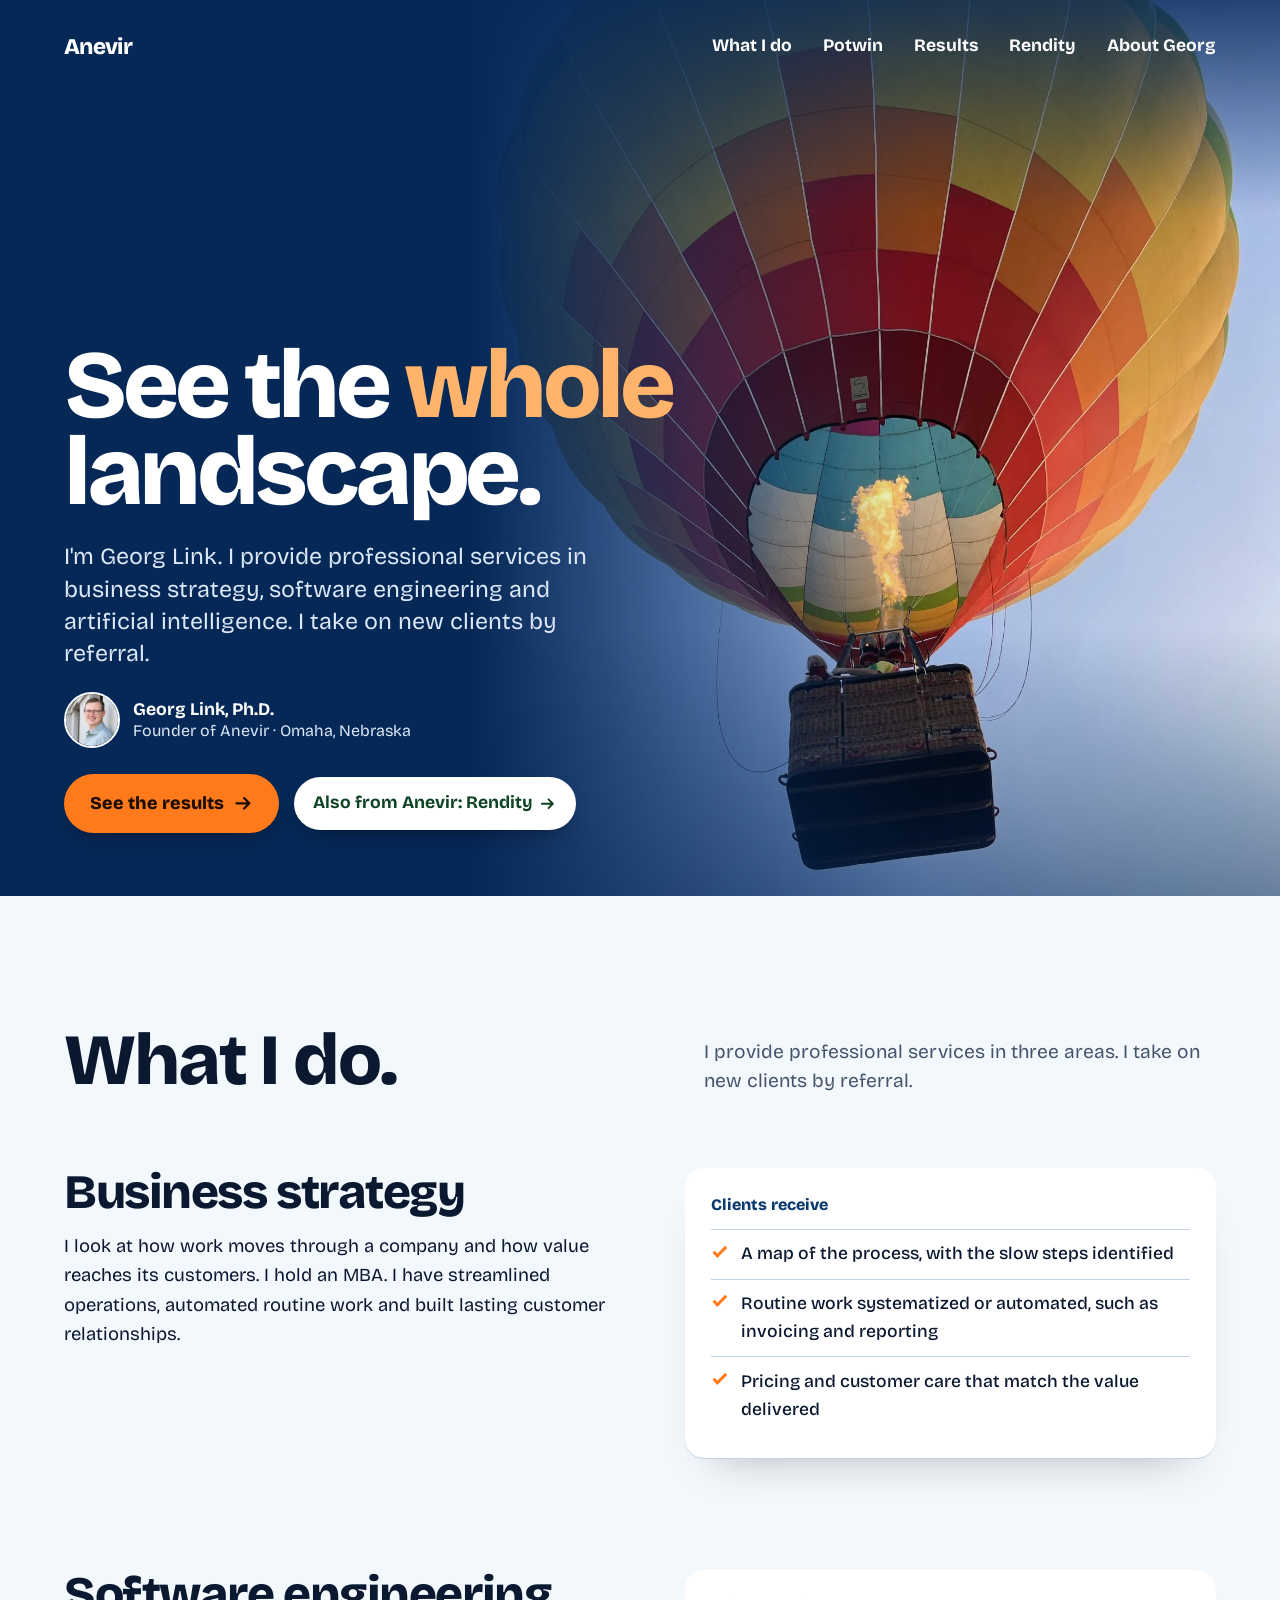
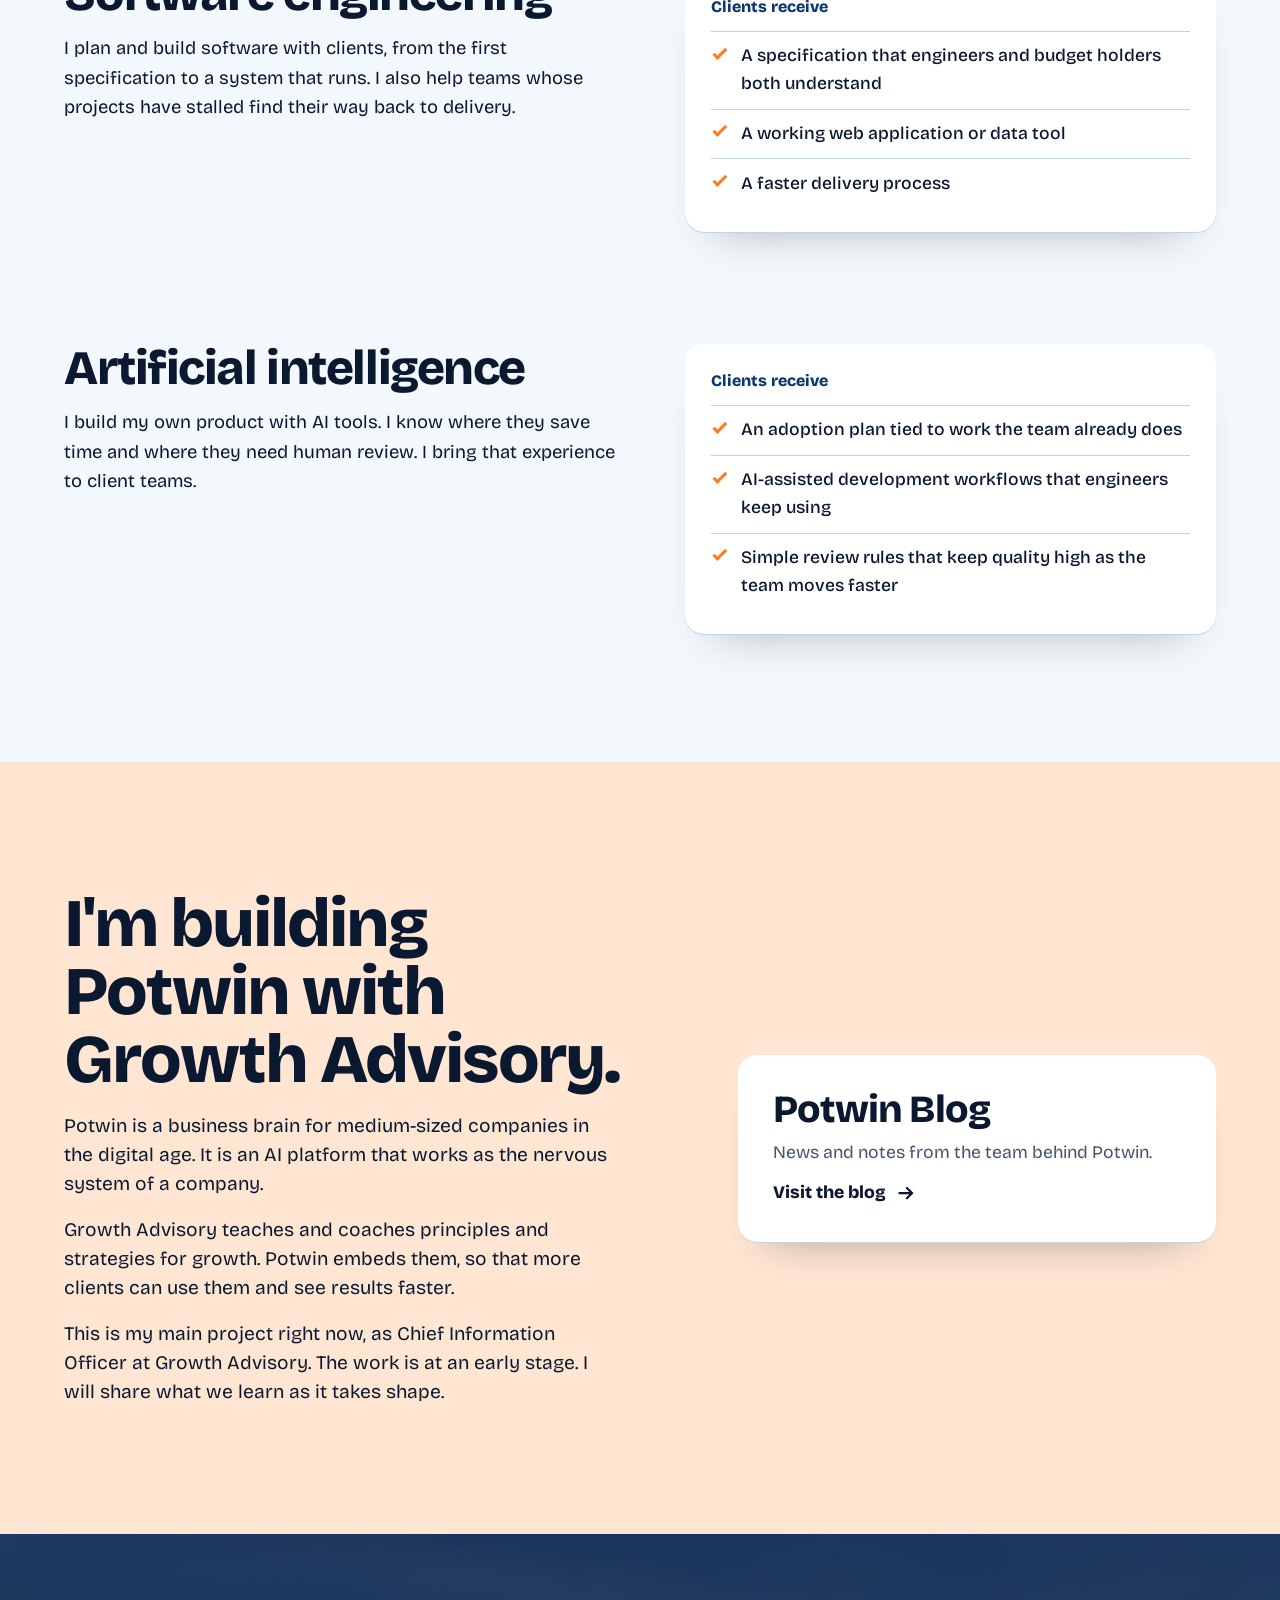
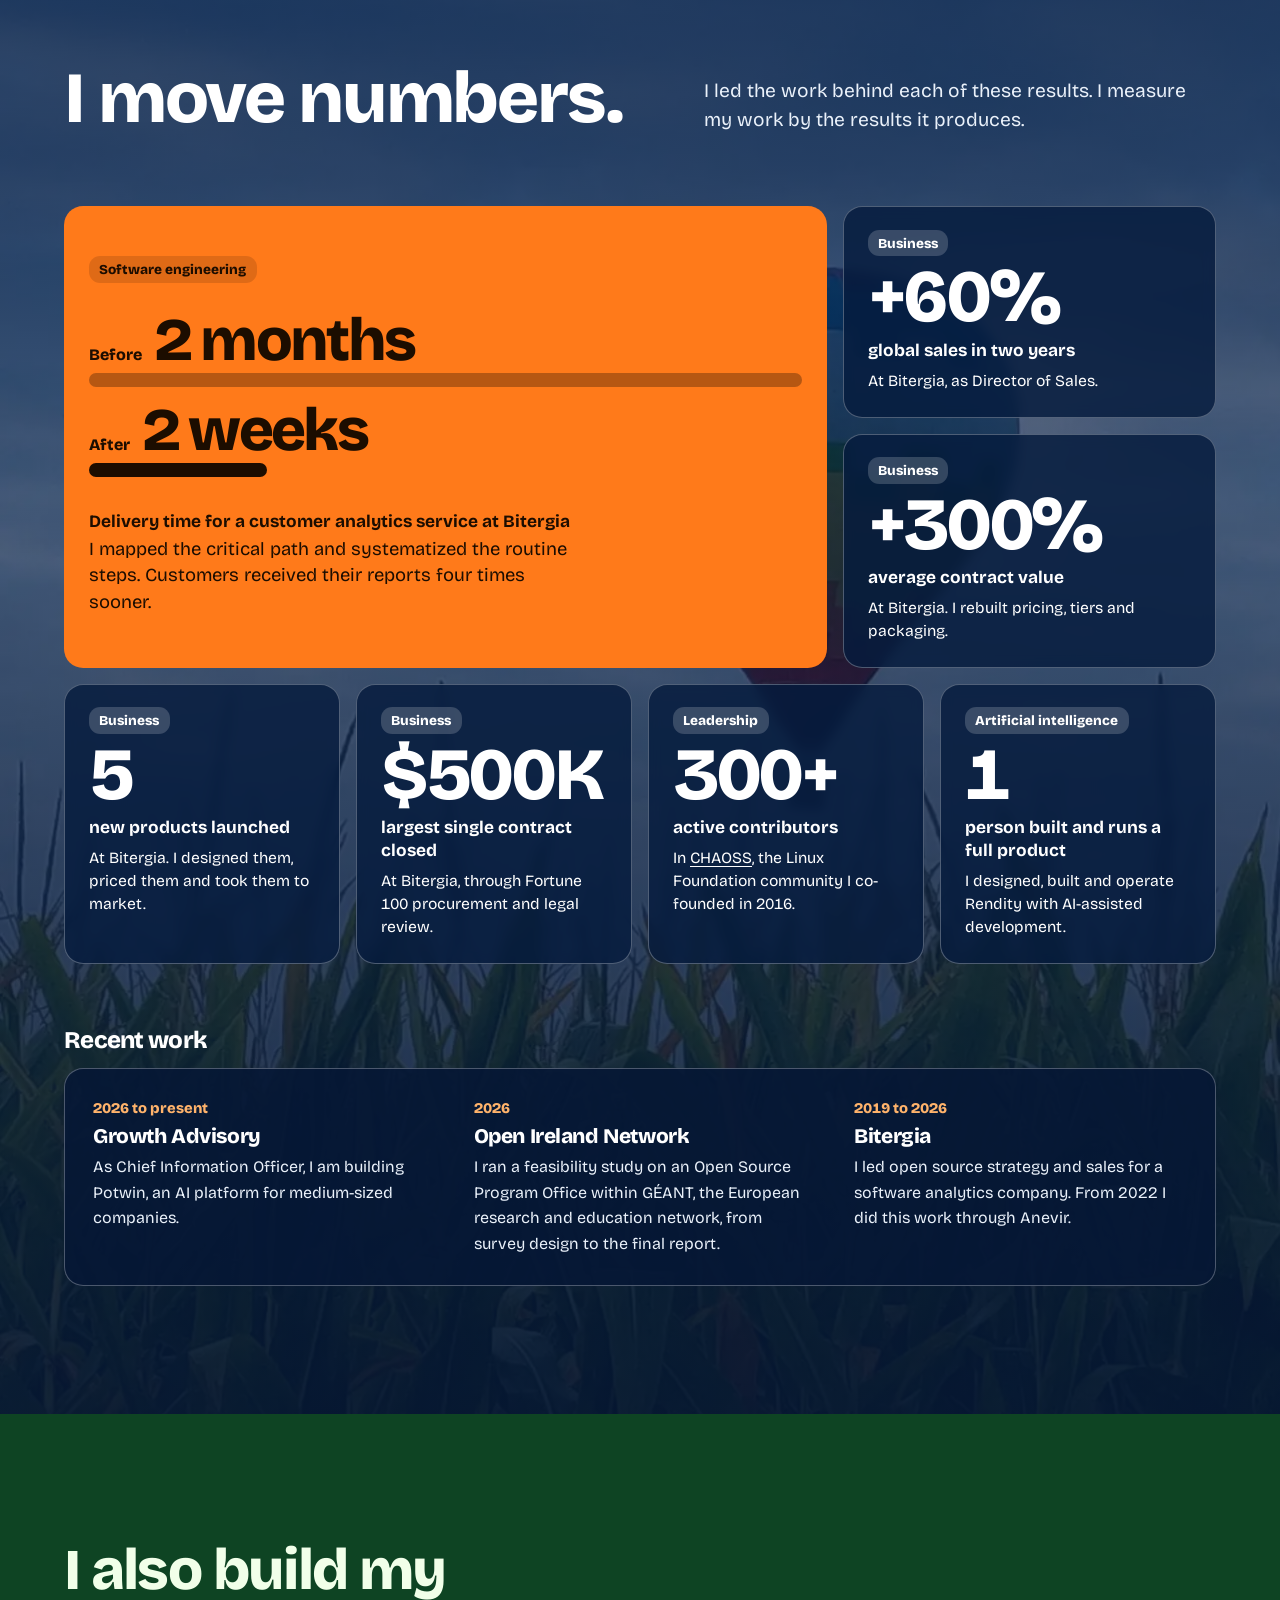
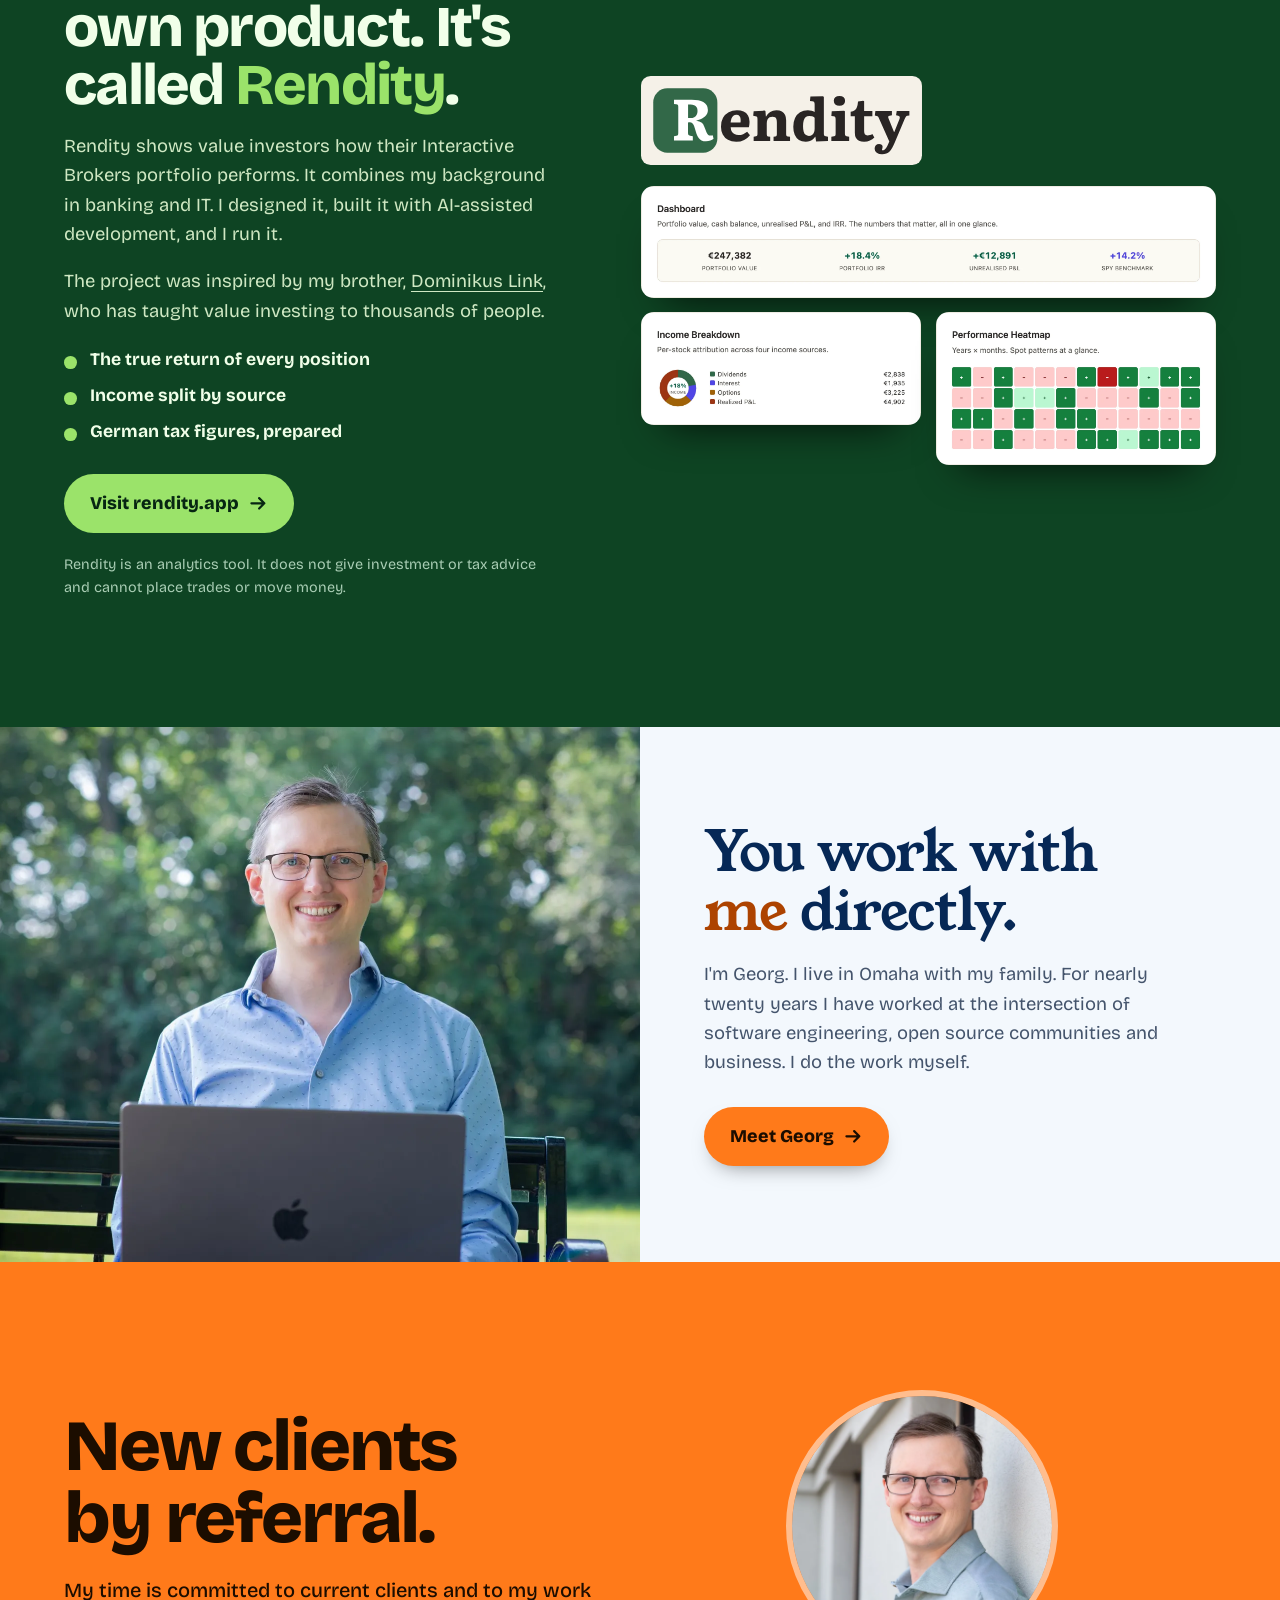
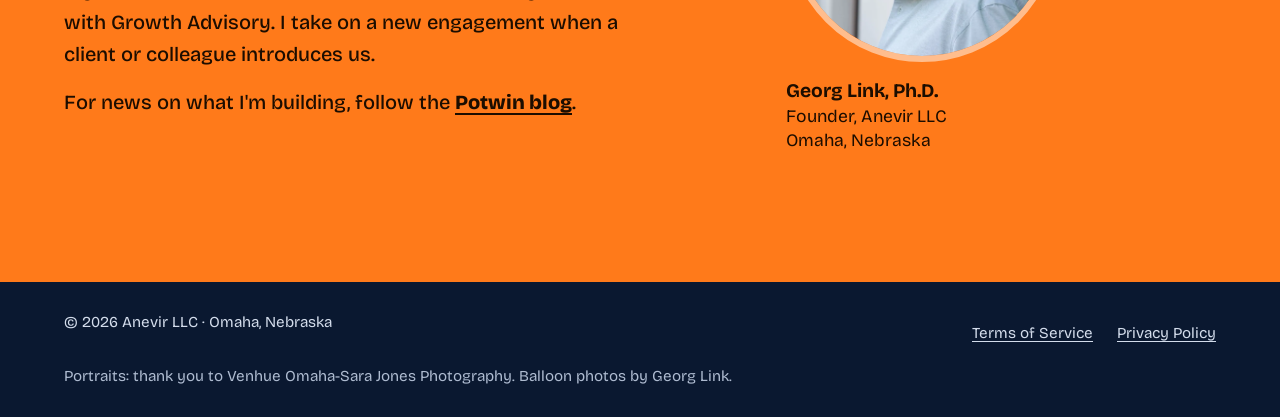
==== docs/index.html @ c2e161d5 "Launch anevir.llc website Static site for Anevir LLC and Georg Link, published from docs/ with GitHu" ====
<!doctype html>
<html lang="en">
<head>
<meta charset="utf-8">
<meta name="viewport" content="width=device-width, initial-scale=1">
<title>Georg Link · Professional services in business, software and AI · Anevir</title>
<meta name="description" content="Georg Link provides professional services in business strategy, software engineering and artificial intelligence, for clients who come by referral. He also builds Rendity, portfolio analytics for value investors.">
<link rel="canonical" href="https://anevir.llc/">
<meta name="theme-color" content="#062856">
<meta property="og:type" content="website">
<meta property="og:site_name" content="Anevir">
<meta property="og:title" content="Georg Link · Professional services in business, software and AI · Anevir">
<meta property="og:description" content="Georg Link provides professional services in business strategy, software engineering and artificial intelligence, for clients who come by referral. He also builds Rendity, portfolio analytics for value investors.">
<meta property="og:url" content="https://anevir.llc/">
<meta property="og:image" content="https://anevir.llc/og.jpg">
<meta property="og:image:width" content="1200">
<meta property="og:image:height" content="630">
<meta name="twitter:card" content="summary_large_image">
<link rel="icon" href="favicon.svg" type="image/svg+xml">
<link rel="icon" href="favicon.png" type="image/png" sizes="64x64">
<link rel="apple-touch-icon" href="apple-touch-icon.png">
<link rel="stylesheet" href="style.css">
</head>
<body>
<a class="skip" href="#what">Skip to content</a>

<header class="hero">
  <img src="img/balloon-hero.webp" alt="A hot-air balloon in red, orange and yellow seen from below, with its burner lit, against a blue sky" fetchpriority="high" width="1500" height="2000">
  <nav class="nav" aria-label="Main">
    <a class="brand" href="index.html">Anevir</a>
    <a href="#what">What I do</a>
    <a href="#now">Potwin</a>
    <a href="#results">Results</a>
    <a href="#rendity">Rendity</a>
    <a href="about.html">About Georg</a>
  </nav>
  <div class="hero-copy">
    <h1>See the <em>whole</em> landscape.</h1>
    <p>I'm Georg Link. I provide professional services in business strategy, software engineering and artificial intelligence. I take on new clients by referral.</p>
    <div class="ident">
      <img src="img/georg-avatar.webp" alt="" width="160" height="160">
      <span><b>Georg Link, Ph.D.</b>Founder of Anevir · Omaha, Nebraska</span>
    </div>
    <div class="hero-actions">
      <a class="btn" href="#results">See the results <svg viewBox="0 0 24 24" aria-hidden="true"><path d="M4 12h15M13 6l6 6-6 6"/></svg></a>
      <a class="hero-note" href="#rendity">Also from Anevir: Rendity <svg viewBox="0 0 24 24" aria-hidden="true"><path d="M4 12h15M13 6l6 6-6 6"/></svg></a>
    </div>
  </div>
</header>

<main>

<section class="sec" id="what">
  <div class="sec-head">
    <h2>What I do.</h2>
    <p>I provide professional services in three areas. I take on new clients by referral.</p>
  </div>

  <div class="levels">
    <article class="level">
      <div>
        <h3>Business strategy</h3>
        <p>I look at how work moves through a company and how value reaches its customers. I hold an MBA. I have streamlined operations, automated routine work and built lasting customer relationships.</p>
      </div>
      <div class="gets">
        <h4>Clients receive</h4>
        <ul>
          <li>A map of the process, with the slow steps identified</li>
          <li>Routine work systematized or automated, such as invoicing and reporting</li>
          <li>Pricing and customer care that match the value delivered</li>
        </ul>
      </div>
    </article>

    <article class="level">
      <div>
        <h3>Software engineering</h3>
        <p>I plan and build software with clients, from the first specification to a system that runs. I also help teams whose projects have stalled find their way back to delivery.</p>
      </div>
      <div class="gets">
        <h4>Clients receive</h4>
        <ul>
          <li>A specification that engineers and budget holders both understand</li>
          <li>A working web application or data tool</li>
          <li>A faster delivery process</li>
        </ul>
      </div>
    </article>

    <article class="level">
      <div>
        <h3>Artificial intelligence</h3>
        <p>I build my own product with AI tools. I know where they save time and where they need human review. I bring that experience to client teams.</p>
      </div>
      <div class="gets">
        <h4>Clients receive</h4>
        <ul>
          <li>An adoption plan tied to work the team already does</li>
          <li>AI-assisted development workflows that engineers keep using</li>
          <li>Simple review rules that keep quality high as the team moves faster</li>
        </ul>
      </div>
    </article>
  </div>
</section>

<section class="sec now" id="now">
  <div>
    <h2>I'm building Potwin with Growth Advisory.</h2>
    <p>Potwin is a business brain for medium-sized companies in the digital age. It is an AI platform that works as the nervous system of a company.</p>
    <p>Growth Advisory teaches and coaches principles and strategies for growth. Potwin embeds them, so that more clients can use them and see results faster.</p>
    <p>This is my main project right now, as Chief Information Officer at Growth Advisory. The work is at an early stage. I will share what we learn as it takes shape.</p>
  </div>
  <a class="blog" href="https://blog.potwin.ai/">
    <b>Potwin Blog</b>
    <span>News and notes from the team behind Potwin.</span>
    <strong>Visit the blog <svg viewBox="0 0 24 24" aria-hidden="true"><path d="M4 12h15M13 6l6 6-6 6"/></svg></strong>
  </a>
</section>

<section class="sec results" id="results">
  <img src="img/balloon-results.webp" alt="" loading="lazy" width="1500" height="2000">
  <div class="sec-head">
    <h2>I move numbers.</h2>
    <p>I led the work behind each of these results. I measure my work by the results it produces.</p>
  </div>

  <div class="nums">
    <div class="num lead">
      <em>Software engineering</em>
      <div class="bars" role="img" aria-label="Delivery time fell from 2 months to 2 weeks">
        <div class="bar before"><span>Before</span><b>2 months</b></div>
        <div class="bar after"><span>After</span><b>2 weeks</b></div>
      </div>
      <div>
        <span>Delivery time for a customer analytics service at Bitergia</span>
        <p>I mapped the critical path and systematized the routine steps. Customers received their reports four times sooner.</p>
      </div>
    </div>
    <div class="num"><em>Business</em><b>+60%</b><span>global sales in two years</span><p>At Bitergia, as Director of Sales.</p></div>
    <div class="num"><em>Business</em><b>+300%</b><span>average contract value</span><p>At Bitergia. I rebuilt pricing, tiers and packaging.</p></div>
    <div class="num q"><em>Business</em><b>5</b><span>new products launched</span><p>At Bitergia. I designed them, priced them and took them to market.</p></div>
    <div class="num q"><em>Business</em><b>$500K</b><span>largest single contract closed</span><p>At Bitergia, through Fortune 100 procurement and legal review.</p></div>
    <div class="num q"><em>Leadership</em><b>300+</b><span>active contributors</span><p>In <a href="https://chaoss.community/">CHAOSS</a>, the Linux Foundation community I co-founded in 2016.</p></div>
    <div class="num q"><em>Artificial intelligence</em><b>1</b><span>person built and runs a full product</span><p>I designed, built and operate Rendity with AI-assisted development.</p></div>
  </div>

  <h3 class="clients-head">Recent work</h3>
  <div class="clients">
    <div><small>2026 to present</small><h4>Growth Advisory</h4><p>As Chief Information Officer, I am building Potwin, an AI platform for medium-sized companies.</p></div>
    <div><small>2026</small><h4>Open Ireland Network</h4><p>I ran a feasibility study on an Open Source Program Office within GÉANT, the European research and education network, from survey design to the final report.</p></div>
    <div><small>2019 to 2026</small><h4>Bitergia</h4><p>I led open source strategy and sales for a software analytics company. From 2022 I did this work through Anevir.</p></div>
  </div>
</section>

<section class="sec rend" id="rendity">
  <div class="rend-grid">
    <div>
      <h2>I also build my own product. It's called <em>Rendity</em>.</h2>
      <p>Rendity shows value investors how their Interactive Brokers portfolio performs. It combines my background in banking and IT. I designed it, built it with AI-assisted development, and I run it.</p>
      <p>The project was inspired by my brother, <a href="https://dominikuslink.de/">Dominikus Link</a>, who has taught value investing to thousands of people.</p>
      <ul>
        <li>The true return of every position</li>
        <li>Income split by source</li>
        <li>German tax figures, prepared</li>
      </ul>
      <a class="btn" href="https://rendity.app">Visit rendity.app <svg viewBox="0 0 24 24" aria-hidden="true"><path d="M4 12h15M13 6l6 6-6 6"/></svg></a>
      <small>Rendity is an analytics tool. It does not give investment or tax advice and cannot place trades or move money.</small>
    </div>
    <div class="rend-shots">
      <img class="rend-logo" src="img/rendity-horizontal-cream.svg" alt="Rendity" width="184" height="58">
      <img src="img/dashboard.webp" alt="Rendity dashboard with portfolio value, IRR and benchmark figures" width="2072" height="404" loading="lazy">
      <img src="img/income.webp" alt="Rendity income breakdown by source" width="1016" height="410" loading="lazy">
      <img src="img/heatmap.webp" alt="Rendity monthly performance heatmap" width="1016" height="554" loading="lazy">
    </div>
  </div>
</section>

<section class="meet">
  <img src="img/georg-laptop.webp" alt="Georg Link smiling at the viewer over an open laptop, outdoors" style="object-position: 50% 25%" loading="lazy" width="1600" height="1068">
  <div>
    <h2>You work with <span>me</span> directly.</h2>
    <p>I'm Georg. I live in Omaha with my family. For nearly twenty years I have worked at the intersection of software engineering, open source communities and business. I do the work myself.</p>
    <a class="btn" href="about.html">Meet Georg <svg viewBox="0 0 24 24" aria-hidden="true"><path d="M4 12h15M13 6l6 6-6 6"/></svg></a>
  </div>
</section>

<section class="sec call" id="referral">
  <div class="call-main">
    <h2>New clients by referral.</h2>
    <p>My time is committed to current clients and to my work with Growth Advisory. I take on a new engagement when a client or colleague introduces us.</p>
    <p>For news on what I'm building, follow the <a href="https://blog.potwin.ai/">Potwin blog</a>.</p>
  </div>
  <figure class="call-side">
    <img src="img/georg-25.webp" alt="" loading="lazy" width="1600" height="1068">
    <figcaption><b>Georg Link, Ph.D.</b>Founder, Anevir LLC<br>Omaha, Nebraska</figcaption>
  </figure>
</section>

</main>

<footer class="foot">
  <span>© 2026 Anevir LLC · Omaha, Nebraska</span>
  <span class="credit">Portraits: thank you to Venhue Omaha-Sara Jones Photography. Balloon photos by Georg Link.</span>
  <span><a href="terms.html">Terms of Service</a><a href="privacy.html">Privacy Policy</a></span>
</footer>

</body>
</html>
---- docs/style.css ----
/* Anevir · Lift + Neighbor
   Front page: daylight sky, balloon photography, flame orange.
   About page: the same system at dusk, at home in Omaha. */

@font-face { font-family: "Bricolage Grotesque"; src: url("fonts/bricolage-grotesque-var.woff2") format("woff2"); font-weight: 200 800; font-display: swap; }
@font-face { font-family: "Young Serif"; src: url("fonts/young-serif-400.woff2") format("woff2"); font-weight: 400; font-display: swap; }

:root {
  --sky: #062856;
  --sky-2: #0b3a6e;
  --sky-3: #cfe3f7;
  --cloud: #f3f8fd;
  --white: #ffffff;
  --ink: #0a1830;
  --ink-2: #44546c;
  --flame: #ff7a1a;
  --flame-deep: #ad4300;
  --flame-ink: #1c0d00;
  --glow: #ffb36b;
  --line: #c3d3e6;
  --rend: #166534;
  --rend-deep: #0e4423;
  --dusk: #062856;
  --dusk-2: #0b3a6e;
  --rose: #ff7a1a;
  --rose-tint: #ffe6d3;
  --rose-ink: #ad4300;
  --lilac: #dbe8f8;
  --sky-text: #dbe8f8;
  --sky-text-strong: #eaf1fa;
  --foot-text: #d3dceb;
  --foot-muted: #aebbd0;
  --rend-lime: #9be36a;
  --rend-text: #f1ffe9;
  --rend-text-2: #cfe8c3;
  --rend-muted: #a9cdb4;
  --rend-ink: #072612;
  --peach-line: #f0c4a3;
  --display: "Bricolage Grotesque", "Helvetica Neue", Arial, sans-serif;
  --serif: "Young Serif", Georgia, serif;
  --ease: cubic-bezier(.16, 1, .3, 1);
  --pad: clamp(1.15rem, 5vw, 4.5rem);
  color-scheme: light;
}

*, *::before, *::after { box-sizing: border-box; }
html { scroll-behavior: smooth; -webkit-text-size-adjust: 100%; }
body { margin: 0; background: var(--cloud); color: var(--ink); font: 400 1.0938rem/1.6 var(--display); font-variant-numeric: tabular-nums; }
::selection { background: var(--flame); color: var(--flame-ink); }
img { max-width: 100%; display: block; }
a { color: inherit; text-underline-offset: .2em; text-decoration-thickness: .08em; }
h1, h2, h3, p, ul, ol, dl, dd, figure, blockquote { margin: 0; }
ul, ol { padding: 0; list-style: none; }
h1, h2, h3 { text-wrap: balance; letter-spacing: -.03em; line-height: 1; font-weight: 800; }
:focus-visible { outline: 3px solid var(--flame); outline-offset: 3px; }
.call :focus-visible, .now :focus-visible, .gets :focus-visible, .meet :focus-visible, .doc :focus-visible, .chap :focus-visible, .fam :focus-visible { outline-color: var(--ink); }
.skip { position: absolute; left: -999px; top: 0; z-index: 99; background: var(--flame); color: var(--flame-ink); padding: .6rem 1rem; font-weight: 800; }
.skip:focus { left: 0; }

/* ───── Navigation ───── */
.nav { position: absolute; inset: 0 0 auto 0; z-index: 10; display: flex; align-items: center; gap: clamp(.9rem, 2.4vw, 2.2rem); padding: 1.25rem var(--pad); color: var(--white); font-weight: 700; }
.nav a { text-decoration: none; }
.nav .brand { font-size: 1.4rem; font-weight: 800; letter-spacing: -.03em; margin-right: auto; padding: .45rem 0; }
.nav a:not(.brand) { padding: .75rem 0; border-bottom: 2px solid transparent; transition: border-color .2s; }
.nav a:not(.brand):hover, .nav a[aria-current] { border-bottom-color: currentColor; }
.btn { display: inline-flex; align-items: center; gap: .6rem; font-weight: 800; text-decoration: none; border-radius: 99px; background: var(--flame); color: var(--flame-ink); transition: transform .35s var(--ease), background-color .2s, box-shadow .35s var(--ease); }
.btn { padding: .95rem 1.6rem; font-size: 1.12rem; box-shadow: 0 10px 22px -12px rgba(0, 0, 0, .55); }
.btn:hover { transform: translateY(-2px); background: var(--glow); }
.btn svg { width: 1.15em; height: 1.15em; fill: none; stroke: currentColor; stroke-width: 2.6; stroke-linecap: round; stroke-linejoin: round; transition: transform .4s var(--ease); }
.btn:hover svg { transform: translateX(.3em); }

/* ───── Front page hero ───── */
.hero { position: relative; min-height: min(100svh, 56rem); display: flex; align-items: flex-end; color: var(--white); background: var(--sky); overflow: hidden; }
.hero > img { position: absolute; top: 0; right: 0; width: 64%; height: 100%; max-width: none; object-fit: cover; object-position: 50% 45%; animation: drift 28s ease-in-out infinite alternate; }
@keyframes drift { from { transform: scale(1.02) translate(0, 1.5%); } to { transform: scale(1.1) translate(1.5%, -2%); } }
.hero::after { content: ""; position: absolute; inset: 0; background: linear-gradient(90deg, rgb(6, 40, 86) 0%, rgb(6, 40, 86) 37%, rgba(6, 40, 86, .55) 52%, rgba(6, 40, 86, 0) 72%), linear-gradient(0deg, rgba(6, 40, 86, .55), rgba(6, 40, 86, 0) 30%), linear-gradient(180deg, rgba(6, 40, 86, .8) 0%, rgba(6, 40, 86, 0) 24%); }
.hero-copy { position: relative; z-index: 2; padding: 8rem var(--pad) clamp(2.5rem, 7vh, 5rem); max-width: 60rem; }
.hero h1 { font-size: clamp(3.2rem, 10.5vw, 6rem); line-height: .9; letter-spacing: -.045em; }
.hero h1 em { font-style: normal; color: var(--glow); }
.hero p { font-size: clamp(1.15rem, 1.9vw, 1.45rem); line-height: 1.4; max-width: 36ch; margin: 1.5rem 0 1.4rem; color: var(--sky-text); }
.hero-actions { display: flex; flex-wrap: wrap; align-items: center; gap: .9rem; }
.hero-note { display: inline-flex; align-items: center; gap: .4rem; background: var(--white); color: var(--rend-deep); text-decoration: none; font-weight: 700; padding: .8rem 1.2rem; border-radius: 99px; box-shadow: 0 10px 22px -12px rgba(0, 0, 0, .55); transition: transform .35s var(--ease); }
.hero-note:hover { transform: translateY(-3px); }

/* ───── Sections ───── */
.sec { padding: clamp(4rem, 10vw, 8rem) var(--pad); }
.sec-head { display: grid; grid-template-columns: minmax(0, 1.1fr) minmax(0, 1fr); gap: 1rem clamp(2rem, 6vw, 6rem); align-items: end; margin-bottom: clamp(2.5rem, 6vw, 4.5rem); }
.sec-head h2 { font-size: clamp(2.3rem, 6.2vw, 4.5rem); }
.sec-head p { font-size: 1.2rem; line-height: 1.5; color: var(--ink-2); max-width: 46ch; }

/* Altitudes */
.levels { display: grid; gap: clamp(3.5rem, 10vw, 7rem); }
.level { display: grid; grid-template-columns: minmax(0, 1.05fr) minmax(0, 1fr); gap: 1.25rem clamp(2rem, 5vw, 4.5rem); align-items: start; }
.level h3 { font-size: clamp(1.9rem, 4vw, 3rem); }
.level > div > p { margin-top: 1rem; font-size: 1.15rem; max-width: 46ch; }
.gets { background: var(--white); border-radius: 1.2rem; padding: 1.5rem 1.6rem; box-shadow: 0 1px 0 var(--line), 0 26px 44px -30px rgba(0, 0, 0, .3); }
.gets h4 { margin: 0 0 .7rem; font-size: 1rem; font-weight: 800; color: var(--sky-2); }
.gets li { padding: .65rem 0 .65rem 1.9rem; border-top: 1px solid var(--line); position: relative; font-weight: 500; }
.gets li::before { content: ""; position: absolute; left: .15rem; top: 1.05rem; width: .85rem; height: .45rem; border-left: 3px solid var(--flame); border-bottom: 3px solid var(--flame); transform: rotate(-45deg); }

/* Results */
.results { position: relative; color: var(--white); background: var(--sky); overflow: hidden; }
.results > img { position: absolute; inset: 0; z-index: 0; width: 100%; height: 100%; object-fit: cover; object-position: 50% 45%; }
.results::before { content: ""; position: absolute; inset: 0; z-index: 1; background: linear-gradient(180deg, rgba(6, 36, 78, .88) 0%, rgba(6, 36, 78, .8) 18%, rgba(6, 36, 78, .58) 38%, rgba(6, 30, 66, .72) 62%, rgba(6, 24, 54, .9) 100%); }
.results > * { position: relative; z-index: 2; }
.results .sec-head p { color: var(--sky-text-strong); }
.nums { display: grid; grid-template-columns: repeat(12, minmax(0, 1fr)); gap: 1rem; align-items: stretch; }
.num { grid-column: span 4; background: rgba(6, 28, 62, .82); border: 1px solid rgba(255, 255, 255, .28); border-radius: 1.2rem; padding: 1.4rem 1.5rem 1.5rem; backdrop-filter: blur(6px); display: flex; flex-direction: column; gap: .5rem; }
.num.q { grid-column: span 3; }
.num.lead { grid-column: span 8; grid-row: span 2; background: var(--flame); color: var(--flame-ink); border-color: transparent; justify-content: center; gap: 1.4rem; }
.num b { font-size: clamp(2.8rem, 6vw, 4.6rem); font-weight: 800; letter-spacing: -.045em; line-height: .9; }
.num span { font-weight: 700; font-size: 1.08rem; line-height: 1.35; }
.num p { font-size: .98rem; line-height: 1.45; }
.num.lead p { font-size: 1.15rem; max-width: 40ch; opacity: 1; }
.clients { margin-top: 1rem; display: grid; grid-template-columns: repeat(3, minmax(0, 1fr)); gap: 1.5rem clamp(1.5rem, 4vw, 3rem); background: rgba(6, 24, 54, .9); border: 1px solid rgba(255, 255, 255, .28); border-radius: 1.2rem; padding: clamp(1.25rem, 2.5vw, 1.75rem); }
.clients h4 { font-size: 1.3rem; font-weight: 800; letter-spacing: -.02em; line-height: 1.1; margin: 0 0 .35rem; }
.clients-head { margin-top: clamp(2.5rem, 6vw, 4rem); font-size: 1.5rem; }
.clients small { display: block; color: var(--glow); font-weight: 800; font-size: .92rem; margin-bottom: .35rem; }
.clients p { color: var(--sky-text-strong); font-size: 1rem; }

/* Rendity */
.rend { background: var(--rend-deep); color: var(--rend-text); }
.rend-grid { display: grid; grid-template-columns: minmax(0, 1fr) minmax(0, 1.15fr); gap: 2rem clamp(2rem, 6vw, 5rem); align-items: center; }
.rend-logo { width: clamp(13rem, 22vw, 18rem); height: auto; border-radius: .6rem; margin-bottom: 1.5rem; }
.rend-shots .rend-logo { width: clamp(13rem, 22vw, 18rem); border-radius: .6rem; grid-column: 1 / -1; justify-self: start; margin-bottom: .4rem; background: none; box-shadow: none; }
.rend h2 { font-size: clamp(2.1rem, 5vw, 3.6rem); }
.rend h2 em { font-style: normal; color: var(--rend-lime); }
.rend p { margin: 1.1rem 0 0; font-size: 1.15rem; color: var(--rend-text-2); max-width: 44ch; }
.rend ul { margin: 1.25rem 0 1.75rem; display: grid; gap: .5rem; font-weight: 700; }
.rend li { padding-left: 1.6rem; position: relative; }
.rend li::before { content: ""; position: absolute; left: 0; top: .55em; width: .8rem; height: .8rem; border-radius: 50%; background: var(--rend-lime); }
.rend .btn { background: var(--rend-lime); color: var(--rend-ink); box-shadow: none; }
.rend .btn:hover { background: var(--white); }
.rend-shots { display: grid; grid-template-columns: repeat(2, minmax(0, 1fr)); gap: .9rem; }
.rend-shots img { width: 100%; height: auto; border-radius: .8rem; background: var(--white); box-shadow: 0 24px 40px -24px rgba(0, 0, 0, .8); }
.rend-shots img[src*="dashboard"] { grid-column: 1 / -1; }
.rend small { display: block; margin-top: 1.25rem; color: var(--rend-muted); font-size: .9rem; max-width: 60ch; }

/* About teaser */
.meet { display: grid; grid-template-columns: minmax(0, 1fr) minmax(0, 1fr); background: var(--cloud); color: var(--ink); }
.meet img { width: 100%; height: 100%; min-height: 22rem; object-fit: cover; object-position: 35% 30%; }
.meet div { padding: clamp(3rem, 8vw, 6rem) var(--pad); align-self: center; }
.meet h2 { font-family: var(--serif); font-weight: 400; font-size: clamp(2.1rem, 4.6vw, 3.5rem); line-height: 1.05; letter-spacing: -.02em; color: var(--dusk); }
.meet h2 span { color: var(--rose-ink); }
.meet p { margin: 1.2rem 0 1.8rem; font-size: 1.15rem; color: var(--ink-2); max-width: 40ch; }


/* Closing call */
.call { background: var(--flame); color: var(--flame-ink); display: grid; grid-template-columns: minmax(0, 1.5fr) minmax(0, 1fr); gap: 2rem clamp(2rem, 6vw, 5rem); align-items: center; }
.call h2 { font-size: clamp(2.3rem, 6.5vw, 4.5rem); max-width: 16ch; }
.call p { font-size: 1.25rem; margin: 1.25rem 0 1rem; max-width: 44ch; font-weight: 500; }
.foot a { color: inherit; display: inline-block; padding: .7rem 0; }
.foot .credit { flex-basis: 100%; order: 3; color: var(--foot-muted); }
.foot span:last-child { display: flex; flex-wrap: wrap; gap: .4rem 1.5rem; }
.foot { background: var(--ink); color: var(--foot-text); padding: 1.75rem var(--pad); display: flex; flex-wrap: wrap; justify-content: space-between; gap: .5rem 2rem; font-size: .95rem; }

/* ───── About page ───── */
.about { background: var(--cloud); }
.hello { position: relative; background: var(--dusk); color: var(--white); overflow: hidden; display: grid; grid-template-columns: minmax(0, 1.15fr) minmax(0, 1fr); align-items: end; gap: 0 clamp(1rem, 4vw, 4rem); padding: 8rem var(--pad) 0; min-height: min(100svh, 52rem); }
.hello > img.city { position: absolute; right: 0; bottom: 0; width: 62%; height: 100%; object-fit: cover; opacity: .9; }
.hello::after { content: ""; position: absolute; inset: 0; background: linear-gradient(90deg, var(--dusk) 40%, rgba(6, 40, 86, .6) 62%, rgba(6, 40, 86, .2) 100%), linear-gradient(180deg, rgba(6, 40, 86, .85) 0%, rgba(6, 40, 86, 0) 26%); }
.hello-copy { position: relative; z-index: 2; padding-bottom: clamp(2.5rem, 7vh, 5rem); }
.hello h1 { font-family: var(--serif); font-weight: 400; font-size: clamp(2.5rem, 5.6vw, 4.25rem); line-height: 1.05; letter-spacing: -.025em; }
.hello h1 span { color: var(--rose); }
.hello p { font-size: clamp(1.1rem, 1.7vw, 1.35rem); color: var(--lilac); margin: 1.4rem 0 1.8rem; max-width: 36ch; }
.hello .btn { background: var(--rose); color: var(--dusk); box-shadow: none; }
.hello .btn:hover { background: var(--white); }
.arch { position: relative; z-index: 2; justify-self: center; width: min(100%, 25rem); aspect-ratio: 4 / 5.3; border-radius: 14rem 14rem 0 0; overflow: hidden; background: var(--rose); border: .6rem solid var(--rose); border-bottom: 0; animation: rise 1.2s var(--ease) both; }
.arch img { width: 100%; height: 100%; object-fit: cover; object-position: 30% 20%; }
@keyframes rise { from { transform: translateY(5%); } to { transform: none; } }

.four { display: grid; grid-template-columns: repeat(4, minmax(0, 1fr)); background: var(--dusk-2); color: var(--white); }
.four a { padding: 1.4rem var(--pad) 1.5rem; text-decoration: none; border-top: 1px solid rgba(255, 255, 255, .2); transition: background-color .25s; }
.four a + a { border-left: 1px solid rgba(255, 255, 255, .2); padding-left: clamp(1rem, 2.5vw, 2rem); }
.four a:hover { background: var(--dusk); }
.four b { display: block; font-family: var(--serif); font-weight: 400; font-size: 1.6rem; color: var(--rose); }
.four span { color: var(--lilac); font-size: .98rem; }

.chap { display: grid; grid-template-columns: minmax(0, 1fr) minmax(0, 1fr); gap: 2.5rem clamp(2rem, 7vw, 6.5rem); align-items: center; padding: clamp(4rem, 10vw, 7.5rem) var(--pad); }
.chap.flip .chap-img { order: 2; }
.chap h2 { font-family: var(--serif); font-weight: 400; font-size: clamp(2.2rem, 5vw, 3.75rem); line-height: 1.04; letter-spacing: -.02em; color: var(--dusk); }
.chap h2 small { display: block; font-family: var(--display); font-weight: 800; font-size: 1rem; letter-spacing: 0; color: var(--rose-ink); margin-bottom: .8rem; }
.chap p { margin-top: 1.1rem; font-size: 1.14rem; max-width: 50ch; color: var(--ink); }
.chap-img { position: relative; }
.chap-img img { width: 100%; height: auto; aspect-ratio: 4 / 4.6; object-fit: cover; object-position: 50% 0; border-radius: 1.4rem; box-shadow: 0 30px 50px -30px rgba(0, 0, 0, .45); }
.chap-img::before { content: ""; position: absolute; inset: 1.2rem -1.2rem -1.2rem 1.2rem; border-radius: 1.4rem; background: var(--rose-tint); z-index: -1; }
.chap.flip .chap-img::before { inset: 1.2rem 1.2rem -1.2rem -1.2rem; }
.vals { margin-top: 1.6rem; display: grid; gap: 0; border-top: 2px solid var(--dusk); }
.vals li { padding: .9rem 0; border-bottom: 1px solid var(--line); display: grid; grid-template-columns: 11rem minmax(0, 1fr); gap: .25rem 1.25rem; }
.vals b { font-weight: 800; color: var(--dusk); }
blockquote { margin-top: 1.6rem; padding: 1.3rem 1.5rem; background: var(--rose-tint); border-radius: 1rem; font-family: var(--serif); font-size: 1.3rem; line-height: 1.35; color: var(--dusk); }
blockquote footer { font-family: var(--display); font-size: .95rem; font-weight: 700; margin-top: .6rem; color: var(--ink-2); }

.path { background: var(--dusk); color: var(--white); padding: clamp(4rem, 9vw, 7rem) var(--pad); }
.path h2 { font-family: var(--serif); font-weight: 400; font-size: clamp(2.1rem, 4.8vw, 3.5rem); letter-spacing: -.02em; max-width: 18ch; }
.path ol { margin-top: clamp(2rem, 5vw, 3.5rem); display: grid; grid-template-columns: repeat(auto-fit, minmax(10.5rem, 1fr)); gap: 1.5rem; }
.path li, .vals li, .four a { overflow-wrap: anywhere; }
.path li { border-top: 3px solid var(--rose); padding-top: .9rem; }
.path li b { display: block; font-family: var(--serif); font-weight: 400; font-size: 1.35rem; margin: .2rem 0 .4rem; }
.path li small { color: var(--rose); font-weight: 800; font-size: .92rem; }
.path li p { color: var(--lilac); font-size: .98rem; line-height: 1.5; }
.about .call { background: var(--rose); color: var(--dusk); }

/* Family band */
.fam { background: var(--rose-tint); padding: clamp(4rem, 10vw, 7.5rem) var(--pad); display: grid; grid-template-columns: minmax(0, 1.3fr) minmax(0, 1fr); gap: 2.5rem clamp(2rem, 7vw, 6.5rem); align-items: start; }
.fam h2 { font-family: var(--serif); font-weight: 400; font-size: clamp(2.2rem, 5vw, 3.75rem); line-height: 1.04; letter-spacing: -.02em; color: var(--dusk); }
.fam h2 small { display: block; font-family: var(--display); font-weight: 800; font-size: 1rem; letter-spacing: 0; color: var(--rose-ink); margin-bottom: .8rem; }
.fam .big { font-family: var(--serif); font-size: clamp(1.3rem, 2.3vw, 1.7rem); line-height: 1.4; color: var(--dusk); margin-top: 1.3rem; max-width: 34ch; }
.fam ul { border-top: 2px solid var(--dusk); }
.fam li { padding: 1rem 0; border-bottom: 1px solid var(--peach-line); }
.fam li b { display: block; font-family: var(--display); font-weight: 800; letter-spacing: -.03em; font-size: 1.8rem; color: var(--dusk); line-height: 1.1; }
.fam li span { color: var(--ink-2); }

/* Identity chip in the hero */
.ident { display: flex; align-items: center; gap: .8rem; margin: 0 0 1.6rem; font-size: 1rem; line-height: 1.3; color: var(--sky-text); }
.ident img { width: 3.5rem; height: 3.5rem; border-radius: 50%; object-fit: cover; object-position: 38% 25%; border: 2px solid var(--white); }
.ident b { display: block; color: var(--white); font-size: 1.1rem; }
.hero-note svg { width: 1em; height: 1em; fill: none; stroke: currentColor; stroke-width: 2.6; stroke-linecap: round; stroke-linejoin: round; vertical-align: -.12em; }

/* Result cards: service tag and the before/after bars, drawn to scale (8 weeks : 2 weeks) */
.num em { font-style: normal; font-weight: 800; font-size: .85rem; line-height: 1.25; align-self: flex-start; padding: .3rem .65rem; border-radius: .7rem; background: rgba(255, 255, 255, .18); }
.num.lead em { background: rgba(28, 13, 0, .14); }
.num a { color: inherit; }
.bars { display: grid; gap: 1rem; margin: .5rem 0; }
.bar { display: grid; grid-template-columns: auto 1fr; column-gap: .8rem; row-gap: .35rem; align-items: baseline; }
.bar span { font-size: 1rem; font-weight: 800; }
.num.lead .bar b { font-size: clamp(2rem, 5.5vw, 3.75rem); }
.bar::after { content: ""; grid-column: 1 / -1; height: .9rem; border-radius: 99px; background: var(--flame-ink); }
.bar.before::after { width: 100%; opacity: .32; }
.bar.after::after { width: 25%; }

.call-side { display: grid; gap: 1rem; justify-items: start; line-height: 1.4; }
.call-side img { width: min(100%, 17rem); height: auto; aspect-ratio: 1; object-fit: cover; object-position: 38% 20%; border-radius: 50%; border: .4rem solid rgba(255, 255, 255, .5); }
.call-side b { display: block; font-size: 1.2rem; }
.about .call h2 { font-family: var(--serif); font-weight: 400; letter-spacing: -.02em; line-height: 1.05; }


/* Legal pages */
.doc-head { background: var(--sky); color: var(--white); display: flex; flex-wrap: wrap; align-items: center; justify-content: space-between; gap: .25rem 2rem; padding: .6rem var(--pad); font-weight: 700; }
.doc-head a { text-decoration: none; padding: .7rem 0; display: inline-block; border-bottom: 2px solid transparent; }
.doc-head nav { display: flex; flex-wrap: wrap; gap: 0 1.5rem; }
.doc-head a[aria-current], .doc-head nav a:hover { border-bottom-color: var(--flame); }
.doc-home { font-size: 1.4rem; font-weight: 800; letter-spacing: -.03em; }
.doc { max-width: calc(68ch + 2 * var(--pad)); padding: clamp(2.5rem, 7vw, 5rem) var(--pad); }
.doc h1 { font-size: clamp(2.4rem, 7vw, 4.25rem); }
.doc-date { color: var(--ink-2); font-weight: 700; margin: 1rem 0 2rem; }
.doc .lede { font-size: 1.2rem; padding: 1.1rem 1.3rem; background: var(--white); border-radius: 1rem; box-shadow: 0 1px 0 var(--line); }
.doc h2 { font-size: 1.3rem; letter-spacing: -.015em; line-height: 1.2; margin: 2.4rem 0 .6rem; }
.doc p + p, .doc ul + p, .doc p + ul { margin-top: .9rem; }
.doc ul { list-style: disc; padding-left: 1.3rem; display: grid; gap: .4rem; }
.doc .caps { font-size: .95rem; font-weight: 600; }
.doc a { color: var(--sky-2); }
.doc-foot { background: var(--ink); color: var(--foot-text); padding: 1.75rem var(--pad); font-size: .95rem; }
.doc-foot a { color: inherit; }

/* Current project */
.now { background: var(--rose-tint); display: grid; grid-template-columns: minmax(0, 1.25fr) minmax(0, 1fr); gap: 2.5rem clamp(2rem, 6vw, 5rem); align-items: center; }
.now h2 { font-size: clamp(2.2rem, 5.6vw, 4.25rem); max-width: 14ch; }
.now p { font-size: 1.2rem; line-height: 1.5; max-width: 46ch; margin-top: 1.1rem; }
.blog { display: grid; gap: .7rem; background: var(--white); color: var(--ink); text-decoration: none; border-radius: 1.2rem; padding: clamp(1.4rem, 3vw, 2.2rem); box-shadow: 0 1px 0 var(--line), 0 26px 44px -30px rgba(0, 0, 0, .35); transition: transform .4s var(--ease); }
.blog:hover { transform: translateY(-4px); }
.blog b { font-size: clamp(1.7rem, 3.2vw, 2.4rem); font-weight: 800; letter-spacing: -.03em; line-height: 1; }
.blog span { font-size: 1.1rem; color: var(--ink-2); }
.blog i { font-style: normal; font-weight: 800; color: var(--rose-ink); padding: .9rem 0; border-top: 1px solid var(--line); border-bottom: 1px solid var(--line); margin: .4rem 0; }
.blog strong { display: inline-flex; align-items: center; gap: .6rem; font-weight: 800; font-size: 1.1rem; }
.blog svg { width: 1.15em; height: 1.15em; fill: none; stroke: currentColor; stroke-width: 2.6; stroke-linecap: round; stroke-linejoin: round; transition: transform .4s var(--ease); }
.blog:hover svg { transform: translateX(.3em); }
.call p + p { margin-top: 0; }
.call a { color: inherit; font-weight: 800; }

/* ───── Small screens ───── */
@media (max-width: 60rem) {
  .sec-head, .level, .rend-grid, .meet, .chap, .fam, .call, .now { grid-template-columns: 1fr; }
  .chap.flip .chap-img { order: 0; }
  .num, .num.lead, .num.q { grid-column: span 6; }
  .num.lead { grid-column: 1 / -1; grid-row: auto; gap: 1.5rem; }
  .clients { grid-template-columns: 1fr; }
  .hello { grid-template-columns: 1fr; padding-top: 6.5rem; }
  .hello > img.city { width: 100%; opacity: .45; }
  .arch { width: min(78%, 20rem); }
  .four { grid-template-columns: repeat(2, minmax(0, 1fr)); }
  .four a:nth-child(3) { border-left: 0; padding-left: var(--pad); }
}
@media (max-width: 44rem) {
  body { font-size: 1.02rem; }
  .nav { gap: 1.1rem; font-size: .95rem; overflow-x: auto; white-space: nowrap; scrollbar-width: none; -webkit-mask-image: linear-gradient(90deg, #000 88%, transparent); mask-image: linear-gradient(90deg, #000 88%, transparent); padding-right: 2.5rem; }
  .nav::-webkit-scrollbar { display: none; }
  .hero > img { width: 100%; height: 44%; }
  .num { grid-column: span 6; padding: 1rem 1rem 1.1rem; }
  .num b { font-size: 2.2rem; }
  .num.lead { grid-column: 1 / -1; }
  .num.q { grid-column: span 6; }
  .hero::after { background: linear-gradient(0deg, rgb(6, 40, 86) 0%, rgb(6, 40, 86) 60%, rgba(6, 40, 86, .15) 80%, rgba(6, 40, 86, .15) 88%, rgba(6, 40, 86, .8) 100%); }
  .rend-shots img[src*="dashboard"] { display: none; }
  .call-side img { width: 9rem; }
  .vals li { grid-template-columns: 1fr; }
  .rend-shots { grid-template-columns: 1fr; }
  .chap-img::before { inset: .8rem -.5rem -.8rem .5rem; }
  .chap.flip .chap-img::before { inset: .8rem .5rem -.8rem -.5rem; }
}
@media (prefers-reduced-motion: reduce) {
  html { scroll-behavior: auto; }
  *, *::before, *::after { animation: none !important; transition: none !important; }
}
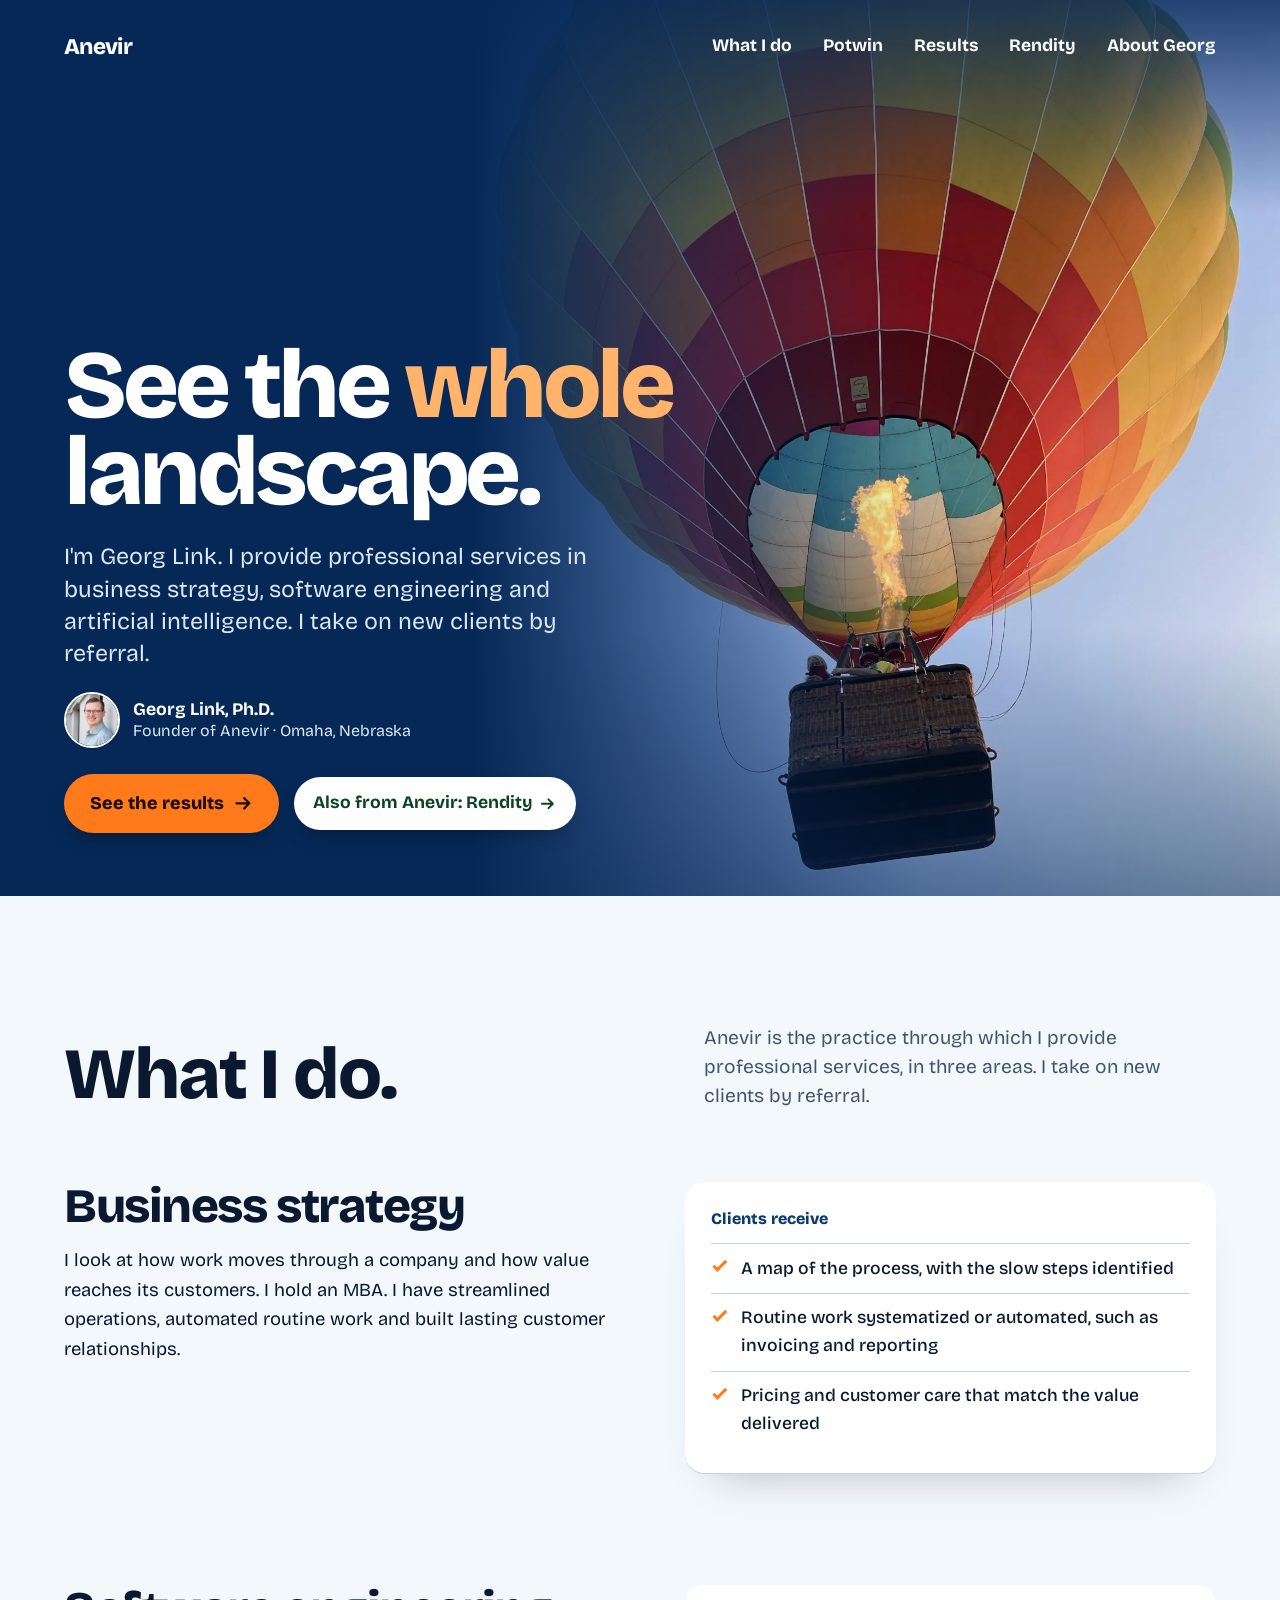
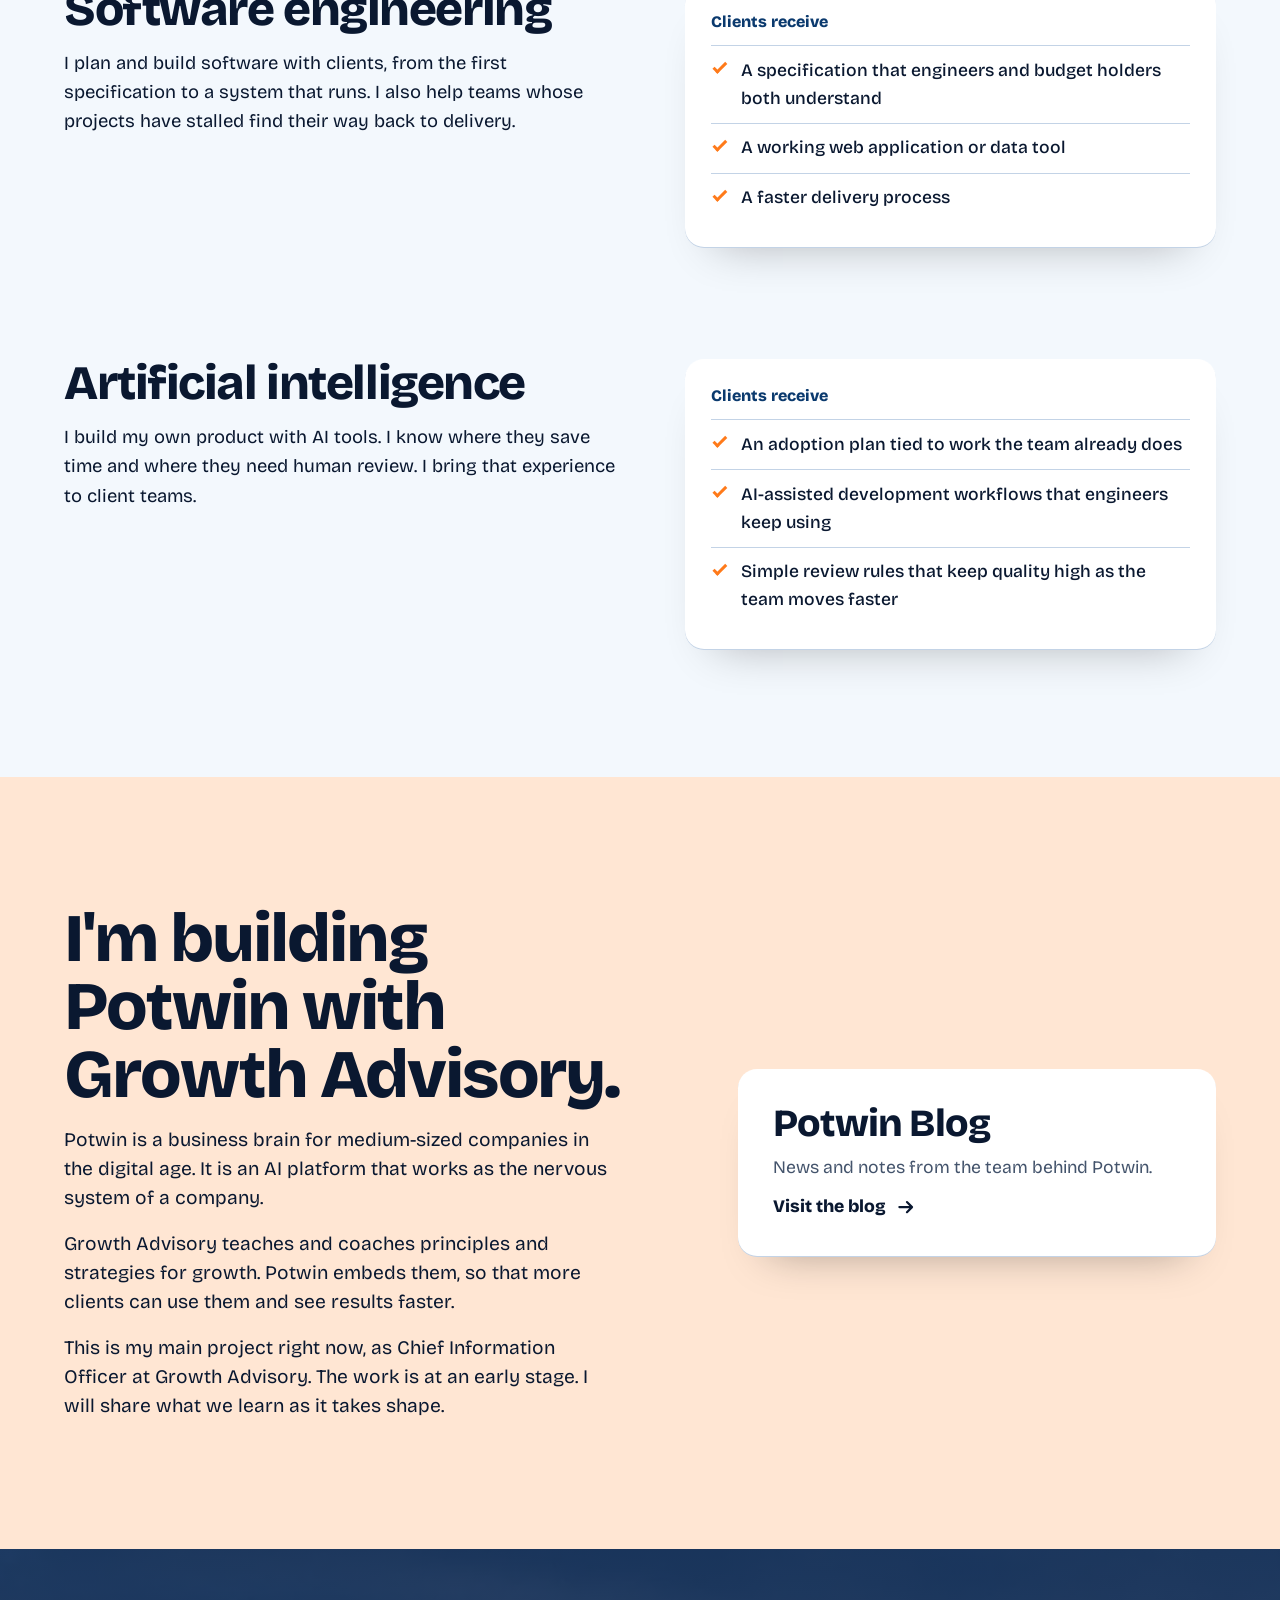
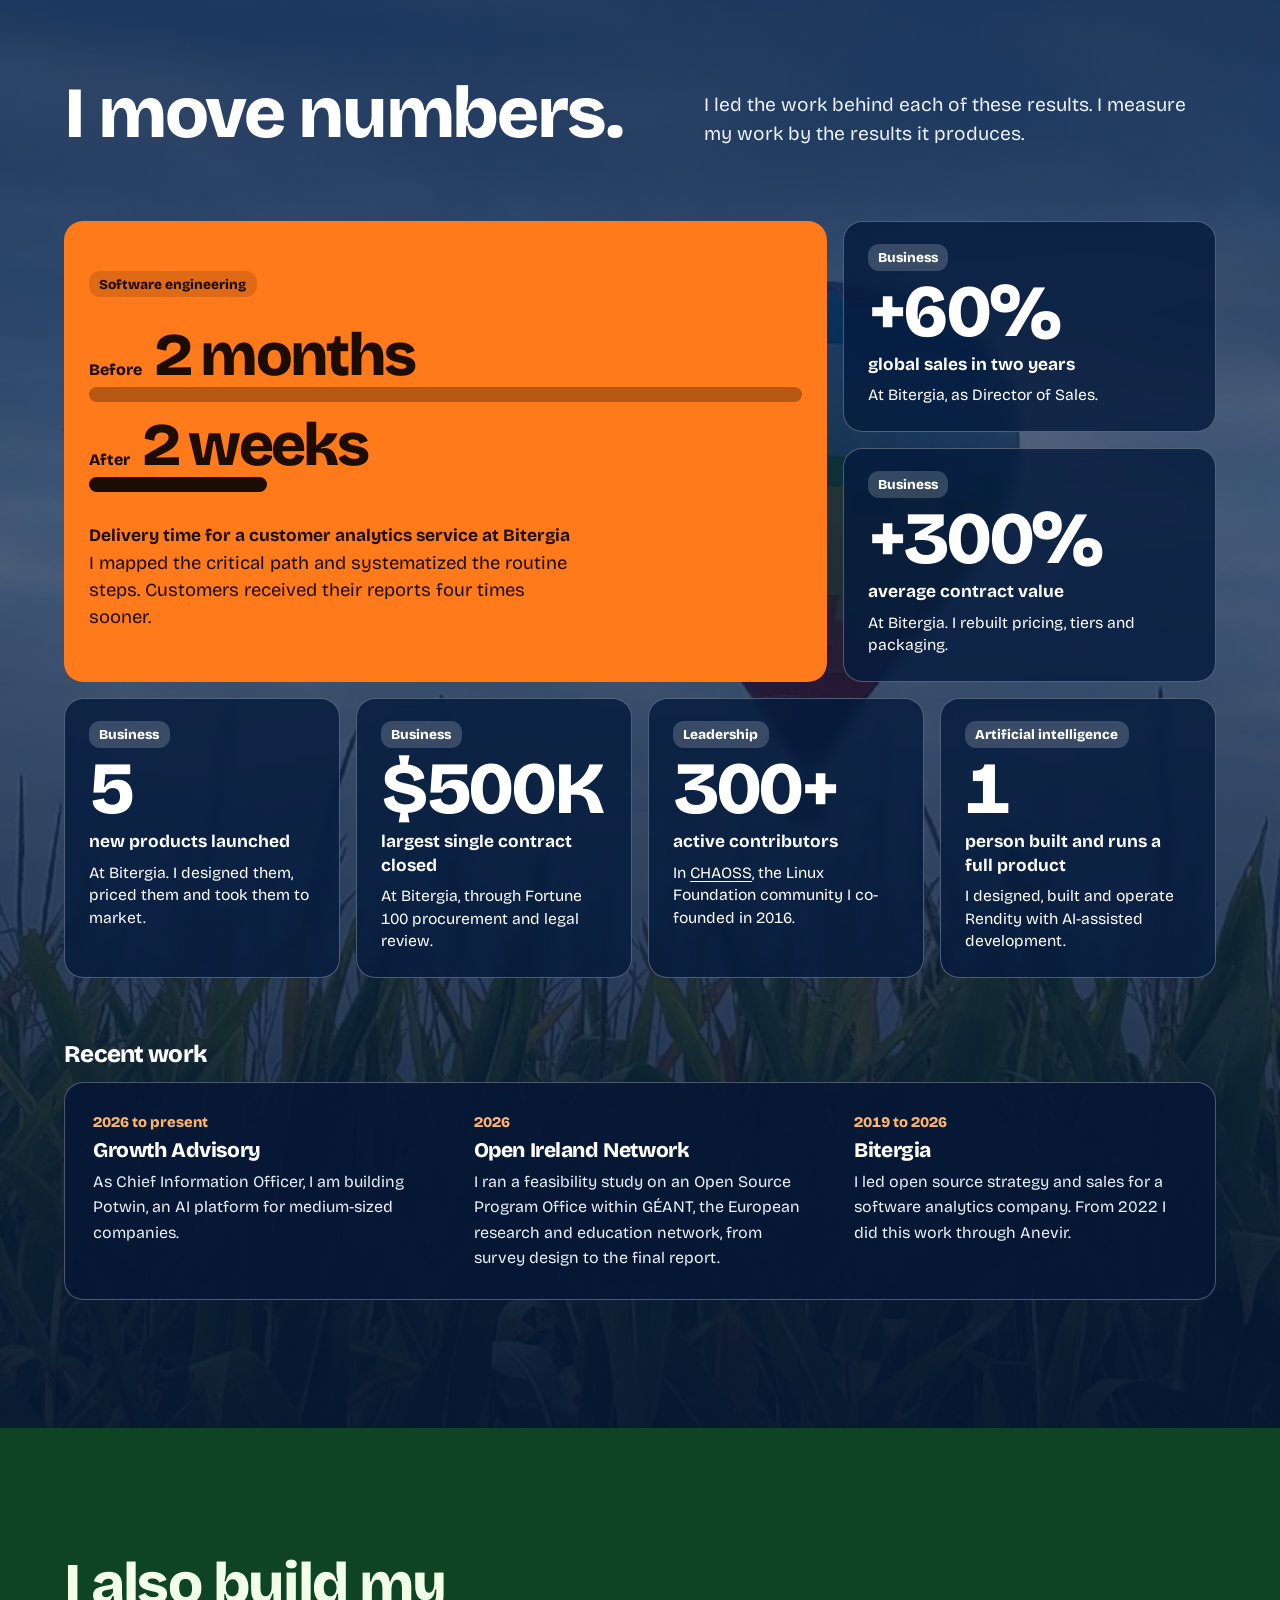
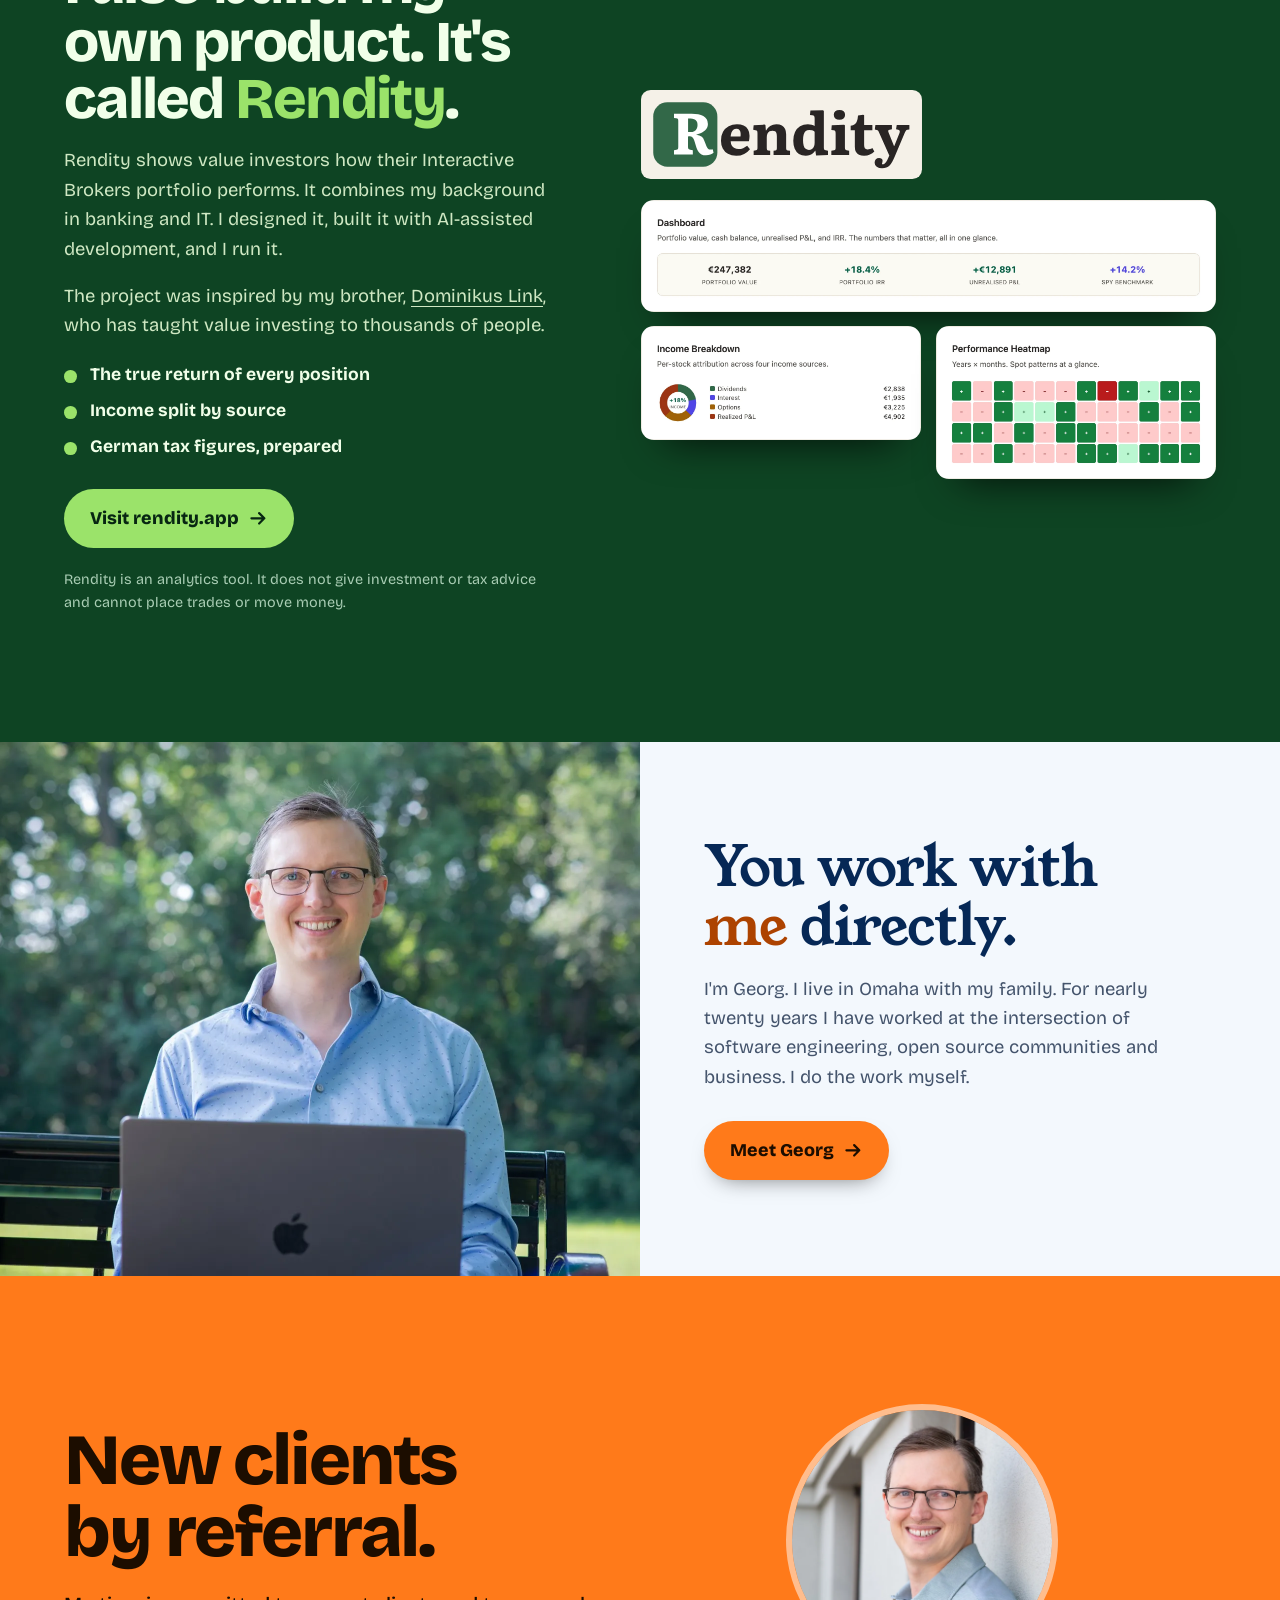
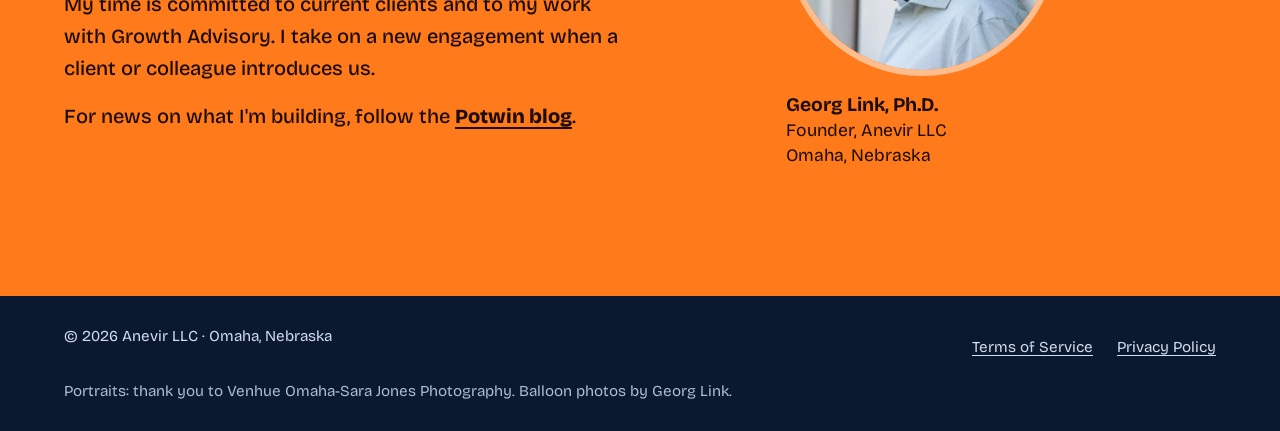
==== commit 2859092b: "Improve search visibility: brand-first title, JSON-LD, sitemap lastmod Co-Authored-By: Claude Sonnet" ====
--- a/docs/index.html
+++ b/docs/index.html
@@ -3,23 +3,65 @@
 <head>
 <meta charset="utf-8">
 <meta name="viewport" content="width=device-width, initial-scale=1">
-<title>Georg Link · Professional services in business, software and AI · Anevir</title>
-<meta name="description" content="Georg Link provides professional services in business strategy, software engineering and artificial intelligence, for clients who come by referral. He also builds Rendity, portfolio analytics for value investors.">
+<title>Anevir · Business, software and AI services by Georg Link</title>
+<meta name="description" content="Anevir is the consulting practice of Georg Link, Ph.D. in Omaha, Nebraska: business strategy, software engineering and artificial intelligence for clients who come by referral. Also home of Rendity.">
 <link rel="canonical" href="https://anevir.llc/">
 <meta name="theme-color" content="#062856">
 <meta property="og:type" content="website">
 <meta property="og:site_name" content="Anevir">
-<meta property="og:title" content="Georg Link · Professional services in business, software and AI · Anevir">
-<meta property="og:description" content="Georg Link provides professional services in business strategy, software engineering and artificial intelligence, for clients who come by referral. He also builds Rendity, portfolio analytics for value investors.">
+<meta property="og:title" content="Anevir · Business, software and AI services by Georg Link">
+<meta property="og:description" content="Anevir is the consulting practice of Georg Link, Ph.D. in Omaha, Nebraska: business strategy, software engineering and artificial intelligence for clients who come by referral. Also home of Rendity.">
 <meta property="og:url" content="https://anevir.llc/">
 <meta property="og:image" content="https://anevir.llc/og.jpg">
 <meta property="og:image:width" content="1200">
 <meta property="og:image:height" content="630">
 <meta name="twitter:card" content="summary_large_image">
+<meta name="twitter:title" content="Anevir · Business, software and AI services by Georg Link">
+<meta name="twitter:description" content="Anevir is the consulting practice of Georg Link, Ph.D. in Omaha, Nebraska: business strategy, software engineering and artificial intelligence for clients who come by referral. Also home of Rendity.">
+<meta name="robots" content="index, follow, max-image-preview:large">
 <link rel="icon" href="favicon.svg" type="image/svg+xml">
 <link rel="icon" href="favicon.png" type="image/png" sizes="64x64">
 <link rel="apple-touch-icon" href="apple-touch-icon.png">
 <link rel="stylesheet" href="style.css">
+<script type="application/ld+json">
+{
+  "@context": "https://schema.org",
+  "@graph": [
+    {
+      "@type": "Organization",
+      "@id": "https://anevir.llc/#org",
+      "name": "Anevir",
+      "legalName": "Anevir LLC",
+      "alternateName": "Anevir LLC",
+      "url": "https://anevir.llc/",
+      "logo": "https://anevir.llc/apple-touch-icon.png",
+      "description": "Professional services in business strategy, software engineering and artificial intelligence, by Georg Link.",
+      "foundingDate": "2022",
+      "founder": { "@id": "https://anevir.llc/#georg" },
+      "address": { "@type": "PostalAddress", "addressLocality": "Omaha", "addressRegion": "NE", "addressCountry": "US" },
+      "sameAs": ["https://rendity.app", "https://blog.potwin.ai"]
+    },
+    {
+      "@type": "Person",
+      "@id": "https://anevir.llc/#georg",
+      "name": "Georg Link",
+      "honorificSuffix": "Ph.D.",
+      "jobTitle": "Founder",
+      "worksFor": { "@id": "https://anevir.llc/#org" },
+      "url": "https://anevir.llc/about.html",
+      "image": "https://anevir.llc/img/georg-avatar.webp",
+      "sameAs": ["https://georg.link", "https://chaoss.community"]
+    },
+    {
+      "@type": "WebSite",
+      "@id": "https://anevir.llc/#site",
+      "url": "https://anevir.llc/",
+      "name": "Anevir",
+      "publisher": { "@id": "https://anevir.llc/#org" }
+    }
+  ]
+}
+</script>
 </head>
 <body>
 <a class="skip" href="#what">Skip to content</a>
@@ -53,7 +95,7 @@
 <section class="sec" id="what">
   <div class="sec-head">
     <h2>What I do.</h2>
-    <p>I provide professional services in three areas. I take on new clients by referral.</p>
+    <p>Anevir is the practice through which I provide professional services, in three areas. I take on new clients by referral.</p>
   </div>
 
   <div class="levels">
